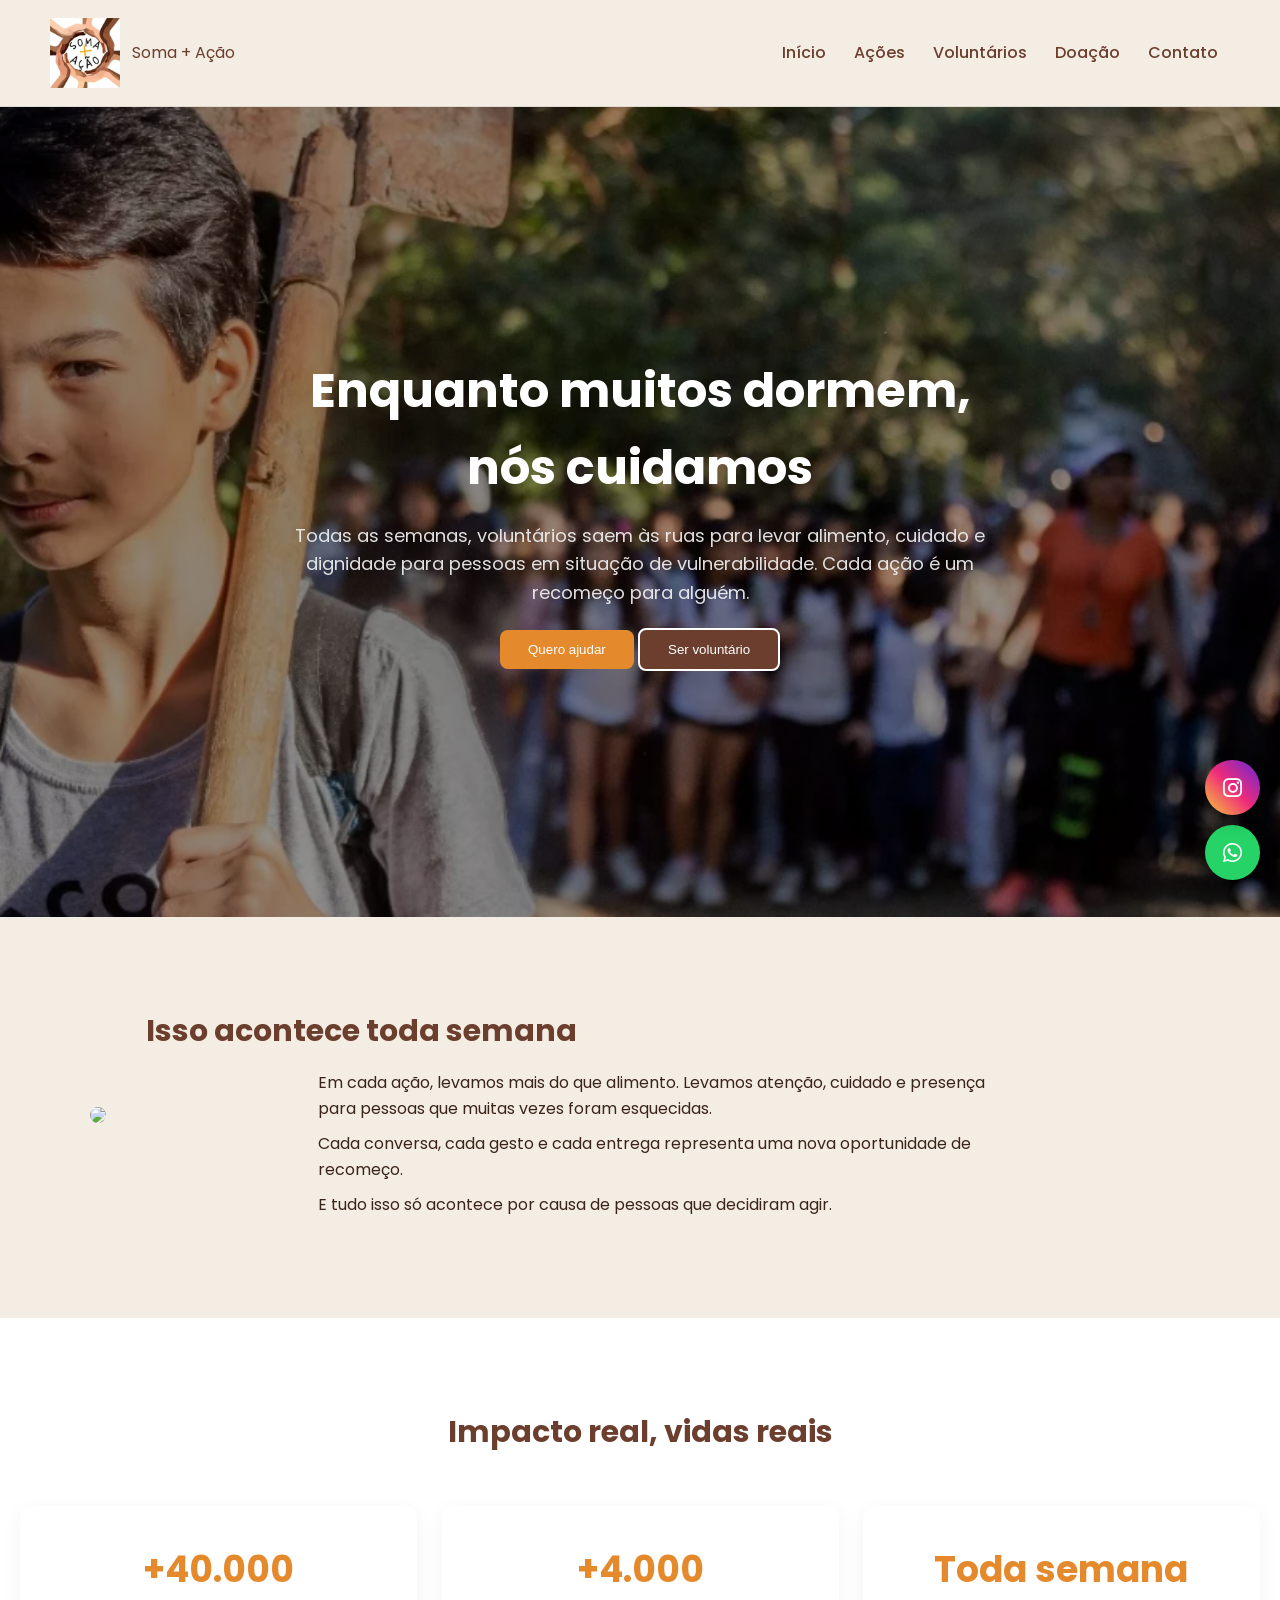
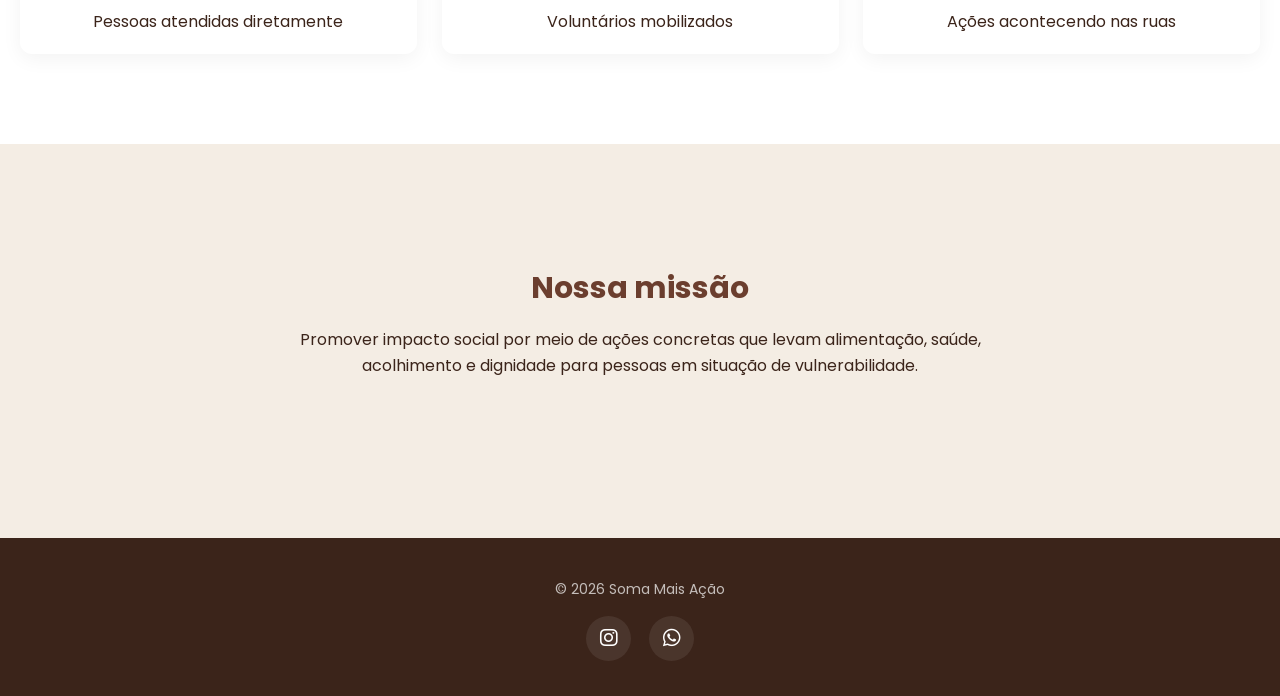
==== index.html @ 557a74dd "Subindo novo site soma mais ação" ====
<!DOCTYPE html>
<html lang="pt-BR">
<head>
  <meta charset="UTF-8">
  <meta name="viewport" content="width=device-width, initial-scale=1.0">
  <title>Soma + Ação</title>

  <link rel="stylesheet" href="style.css">
  <link rel="stylesheet" href="https://cdnjs.cloudflare.com/ajax/libs/font-awesome/6.5.0/css/all.min.css">
  <link href="https://fonts.googleapis.com/css2?family=Poppins:wght@300;400;600&display=swap" rel="stylesheet">
</head>

<body>

<!-- HEADER -->
<header>
  <div class="logo">
    <img src="imagens/soma.jpg">
    <span>Soma + Ação</span>
  </div>

  <nav>
    <a href="index.html">Início</a>
    <a href="acoes.html">Ações</a>
    <a href="voluntarios.html">Voluntários</a>
    <a href="doacao.html">Doação</a>
    <a href="contato.html">Contato</a>
  </nav>
</header>

<!-- HERO -->
<section class="hero">
  <div class="hero-content">
    <h1>Enquanto muitos dormem, nós cuidamos</h1>

    <p>
      Todas as semanas, voluntários saem às ruas para levar alimento,
      cuidado e dignidade para pessoas em situação de vulnerabilidade.
      Cada ação é um recomeço para alguém.
    </p>

    <div class="hero-buttons">
      <a href="doacao.html"><button>Quero ajudar</button></a>
      <a href="voluntarios.html"><button class="outline">Ser voluntário</button></a>
    </div>
  </div>
</section>

<!-- STORY -->
<section class="historia">
  <div class="container historia-box">

    <div class="historia-img">
      <img src="imagens/acao1.jpg">
    </div>

    <div class="historia-texto">
      <h2>Isso acontece toda semana</h2>

      <p>
        Em cada ação, levamos mais do que alimento.
        Levamos atenção, cuidado e presença para pessoas que muitas vezes
        foram esquecidas.
      </p>

      <p>
        Cada conversa, cada gesto e cada entrega representa
        uma nova oportunidade de recomeço.
      </p>

      <p>
        E tudo isso só acontece por causa de pessoas que decidiram agir.
      </p>
    </div>

  </div>
</section>

<!-- IMPACTO -->
<section class="impacto">
  <h2>Impacto real, vidas reais</h2>

  <div class="cards">
    <div class="card">
      <h3>+40.000</h3>
      <p>Pessoas atendidas diretamente</p>
    </div>

    <div class="card">
      <h3>+4.000</h3>
      <p>Voluntários mobilizados</p>
    </div>

    <div class="card">
      <h3>Toda semana</h3>
      <p>Ações acontecendo nas ruas</p>
    </div>
  </div>
</section>


<!-- MISSÃO -->
<section class="pagina">
  <h2>Nossa missão</h2>
  <p>
    Promover impacto social por meio de ações concretas que levam alimentação,
    saúde, acolhimento e dignidade para pessoas em situação de vulnerabilidade.
  </p>
</section>

<!-- FOOTER -->
<footer>
  <p>© 2026 Soma Mais Ação</p>

  <div class="social-footer">
    <a href="https://www.instagram.com/somamaisacao/" target="_blank">
      <i class="fab fa-instagram"></i>
    </a>

    <a href="https://wa.me/SEUNUMERO" target="_blank">
      <i class="fab fa-whatsapp"></i>
    </a>
  </div>
</footer>

<a href="https://wa.me/SEUNUMERO" class="social-float whatsapp" target="_blank">
  <i class="fab fa-whatsapp"></i>
</a>

<a href="https://www.instagram.com/somamaisacao/" class="social-float instagram" target="_blank">
  <i class="fab fa-instagram"></i>
</a>

<script src="script.js"></script>
</body>
</html>
---- style.css ----
:root {
  --marrom: #6B3E2E;
  --marrom-escuro: #3B241A;
  --bege: #F4EDE4;
  --laranja: #E58A2C;
  --cinza: #777;
}

/* RESET */
* {
  margin: 0;
  padding: 0;
  box-sizing: border-box;
  backface-visibility: hidden;
}

html {
  scroll-behavior: smooth;
}

body {
  font-family: 'Poppins', sans-serif;
  background: var(--bege);
  color: var(--marrom);
  line-height: 1.6;
  text-rendering: optimizeLegibility;
  -webkit-font-smoothing: antialiased;
}

/* HEADER */
header {
  display: flex;
  justify-content: space-between;
  align-items: center;
  padding: 18px 50px;
  background: var(--bege);
  border-bottom: 1px solid rgba(0,0,0,0.08);
  position: sticky;
  top: 0;
  z-index: 1000;
  backdrop-filter: blur(6px);
}

.logo {
  display: flex;
  align-items: center;
  gap: 12px;
}

.logo img {
  width: 70px;
}

nav a {
  margin: 0 12px;
  text-decoration: none;
  color: var(--marrom);
  font-weight: 500;
  position: relative;
}

/* underline suave */
nav a::after {
  content: "";
  position: absolute;
  width: 0%;
  height: 2px;
  background: var(--laranja);
  left: 0;
  bottom: -5px;
  transition: width 0.25s ease;
}

nav a:hover::after {
  width: 100%;
}

/* HERO */
.hero {
  height: 90vh;
  background: linear-gradient(rgba(0,0,0,0.4), rgba(0,0,0,0.4)),
              url("/imagens/soma.png") center/cover;
  display: flex;
  justify-content: center;
  align-items: center;
  text-align: center;
  color: white;
  padding: 20px;
}

.hero-content {
  max-width: 700px;
}

.hero h1 {
  font-size: 48px;
  margin-bottom: 15px;
}

.hero p {
  font-size: 18px;
  opacity: 0.9;
  color: whitesmoke;
}

/* BOTÕES */
button {
  margin-top: 20px;
  padding: 12px 28px;
  border: none;
  background: var(--laranja);
  color: white;
  border-radius: 8px;
  cursor: pointer;
  font-weight: 500;
  transition: transform 0.25s ease, background 0.25s ease;
  will-change: transform;
}

button:hover {
  background: #cf741f;
  transform: translateY(-2px);
}

/* botão secundário */
.outline {
  background: var(--marrom);
  border: 2px solid white;
}

.outline:hover {
  background: white;
  color: var(--marrom);
}

/* SEÇÕES */
section {
  padding: 90px 20px;
  text-align: center;
}

.container {
  max-width: 1100px;
  margin: auto;
}

/* TITULOS */
h1, h2 {
  margin-bottom: 15px;
}

h2 {
  font-size: 30px;
}

p {
  max-width: 700px;
  margin: auto;
  color: #3B241A;
}

/* CARDS */
.cards {
  display: flex;
  gap: 25px;
  margin-top: 50px;
}

.card {
  background: white;
  border-radius: 12px;
  overflow: hidden;
  flex: 1;
  padding: 20px;
  box-shadow: 0 5px 20px rgba(0,0,0,0.05);
  transition: transform 0.25s ease;
  will-change: transform;
}

.card:hover {
  transform: translateY(-6px);
}

.card img {
  width: 100%;
  height: 200px;
  object-fit: cover;
  border-radius: 8px;
  transform: translateZ(0);
}

.card h3 {
  margin: 15px 0 10px;
}

/* IMPACTO */
.impacto {
  background: white;
}

.impacto h3 {
  font-size: 36px;
  color: var(--laranja);
}

/* LISTAS */
ul {
  list-style: none;
  margin-top: 20px;
}

ul li {
  margin: 8px 0;
}

/* DOAÇÃO */
.doacao {
  background: white;
}

.pix-box img {
  width: 180px;
  margin-top: 20px;
}

/* FORM */
form {
  display: flex;
  flex-direction: column;
  max-width: 420px;
  margin: 30px auto;
}

input, textarea {
  margin: 10px 0;
  padding: 12px;
  border-radius: 6px;
  border: 1px solid #ddd;
  font-family: inherit;
}

input:focus, textarea:focus {
  outline: none;
  border-color: var(--laranja);
}

/* WHATSAPP */
.whatsapp {
  position: fixed;
  bottom: 20px;
  right: 20px;
  background: #25D366;
  color: white;
  padding: 15px;
  border-radius: 50%;
  font-size: 22px;
  text-decoration: none;
  box-shadow: 0 5px 15px rgba(0,0,0,0.2);
  will-change: transform;
  transition: transform 0.25s ease;
}

.whatsapp:hover {
  transform: scale(1.08);
}

/* PÁGINAS INTERNAS */
.pagina {
  padding: 120px 20px;
}

/* RESPONSIVO */
@media (max-width: 768px) {

  header {
    flex-direction: column;
    gap: 10px;
  }

  .cards {
    flex-direction: column;
  }

  .hero h1 {
    font-size: 32px;
  }
}

/* STORYTELLING */
.historia-box {
  display: flex;
  align-items: center;
  gap: 40px;
  text-align: left;
}

.historia-img img {
  width: 100%;
  max-width: 400px;
  border-radius: 12px;
}

.historia-texto {
  flex: 1;
}

.historia-texto h2 {
  margin-bottom: 15px;
}

.historia-texto p {
  margin-bottom: 10px;
}

/* RESPONSIVO */
@media (max-width: 768px) {
  .historia-box {
    flex-direction: column;
    text-align: center;
  }
}

/* INSTAGRAM */
.insta-grid {
  display: grid;
  grid-template-columns: repeat(2, 1fr);
  gap: 25px;
  max-width: 1100px;
  margin: 0 auto;
}

.insta-post {
  display: none; /* importante pro carrossel leve */
}

.insta-post.active {
  display: block;
}

.instagram-media {
  width: 100% !important;
  min-height: 400px !important;
  max-height: 420px !important;
  border-radius: 16px !important;
  overflow: hidden;
  box-shadow: 0 10px 25px rgba(0,0,0,0.08) !important;
  transition: transform 0.3s ease;
  will-change: transform;
}

.instagram-media:hover {
  transform: translateY(-5px);
}

@media (max-width: 768px) {
  .insta-grid {
    grid-template-columns: 1fr;
  }
}

/* FLOAT BUTTONS */
.social-float {
  position: fixed;
  right: 20px;
  width: 55px;
  height: 55px;
  border-radius: 50%;
  display: flex;
  align-items: center;
  justify-content: center;
  color: white;
  font-size: 22px;
  box-shadow: 0 5px 20px rgba(0,0,0,0.2);
  transition: transform 0.25s ease;
  z-index: 999;
  will-change: transform;
}

/* WhatsApp */
.social-float.whatsapp {
  bottom: 20px;
  background: #25D366;
}

/* Instagram */
.social-float.instagram {
  bottom: 85px;
  background: linear-gradient(45deg, #f9ce34, #ee2a7b, #6228d7);
  text-decoration: none;
}

.social-float:hover {
  transform: scale(1.1);
}

/* FOOTER */
footer {
  background: var(--marrom-escuro);
  color: white;
  padding: 40px 20px 20px;
  margin-top: 40px;
  text-align: center;
}

/* texto */
footer p {
  color: rgba(255,255,255,0.7);
  font-size: 14px;
  margin-bottom: 15px;
}

/* redes sociais */
.social-footer {
  display: flex;
  justify-content: center;
  gap: 18px;
  margin-bottom: 15px;
}

/* botão circular bonito */
.social-footer a {
  width: 45px;
  height: 45px;
  border-radius: 50%;
  display: flex;
  align-items: center;
  justify-content: center;
  text-decoration: none;
  color: white;
  font-size: 20px;
  background: rgba(255,255,255,0.08);
  transition: transform 0.25s ease;
}

/* hover mais elegante */
.social-footer a:hover {
  transform: translateY(-3px);
}

/* cores específicas */
.social-footer a:nth-child(1):hover {
  background: linear-gradient(45deg, #f9ce34, #ee2a7b, #6228d7);
}

.social-footer a:nth-child(2):hover {
  background: #25D366;
}

.insta-post {
  position: relative;
  min-height: 380px;
}

/* skeleton */
.insta-post::before {
  content: "";
  position: absolute;
  inset: 0;
  border-radius: 16px;
  background: linear-gradient(90deg, #eee, #f5f5f5, #eee);
  background-size: 200% 100%;
  animation: loading 1.2s infinite;
  z-index: 1;
}

/* esconde quando carregar */
.insta-post.loaded::before {
  display: none;
}

@keyframes loading {
  0% {
    background-position: 200% 0;
  }
  100% {
    background-position: -200% 0;
  }
}
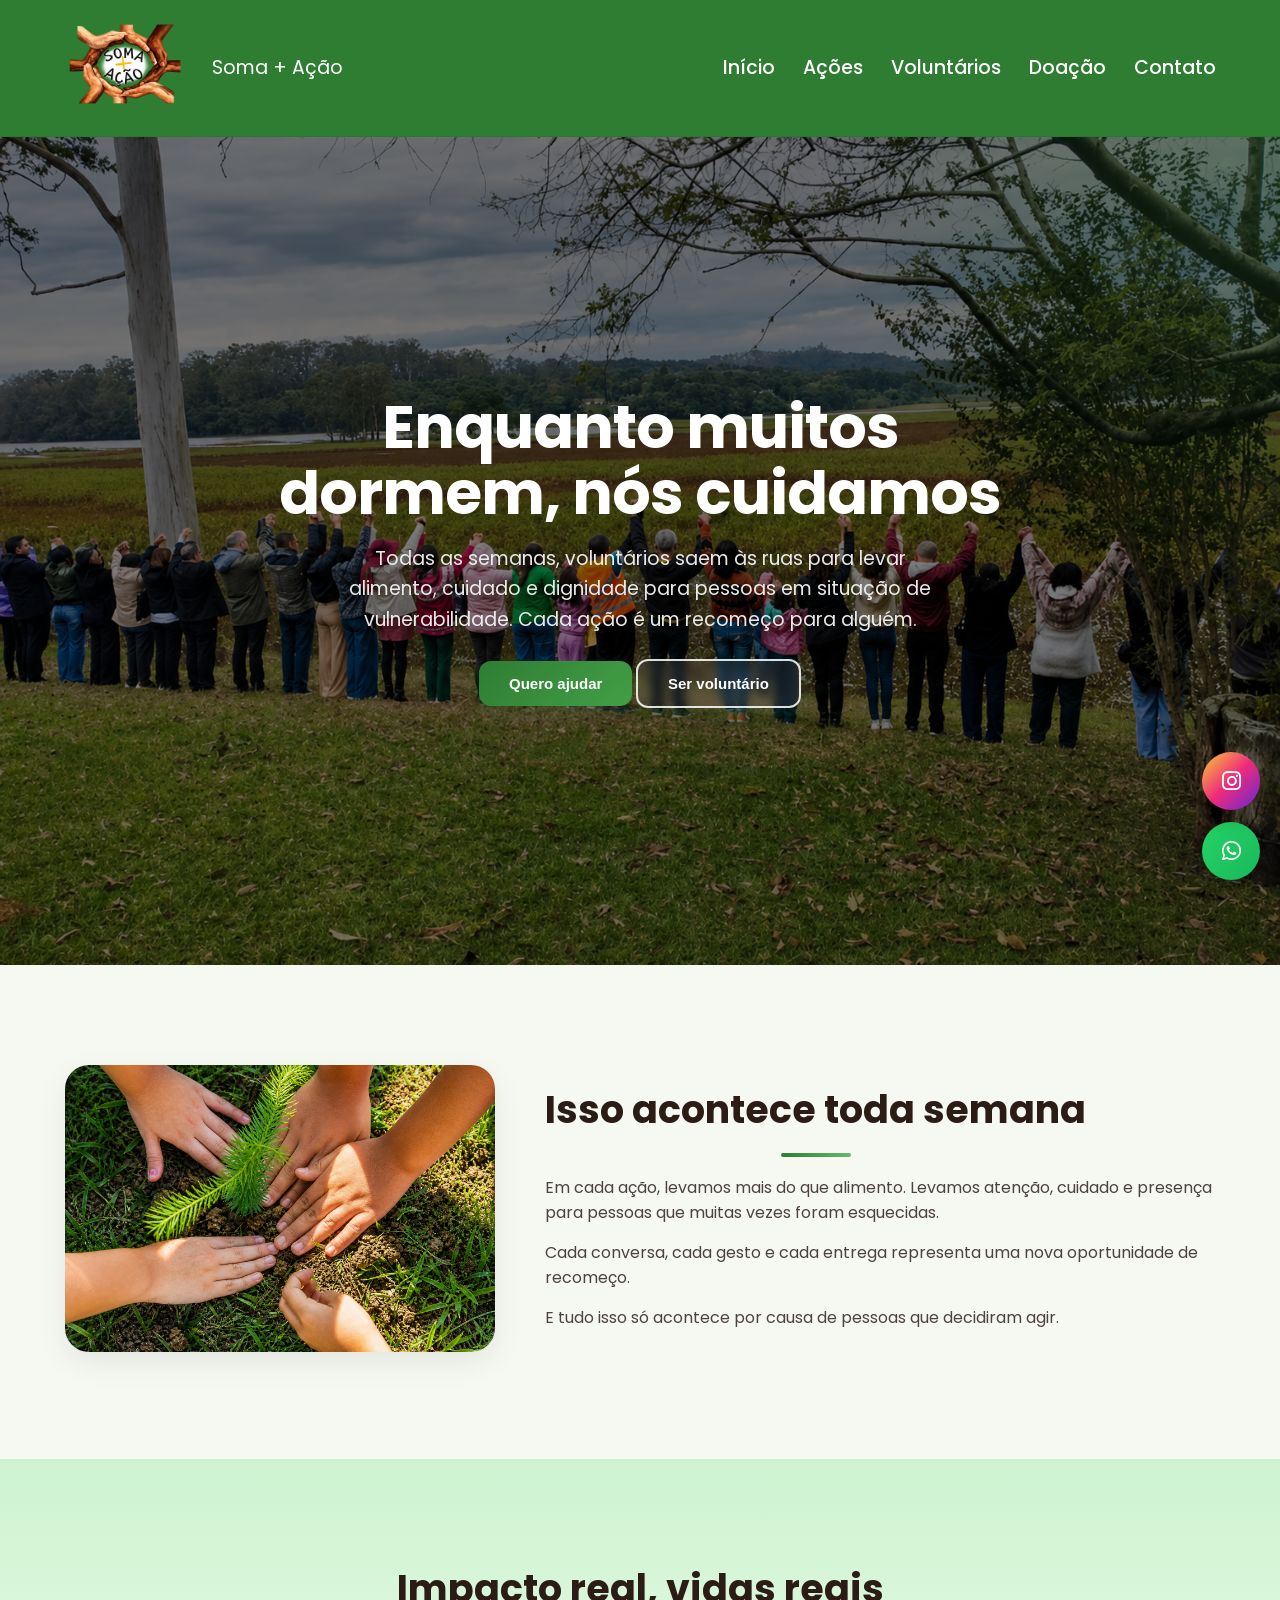
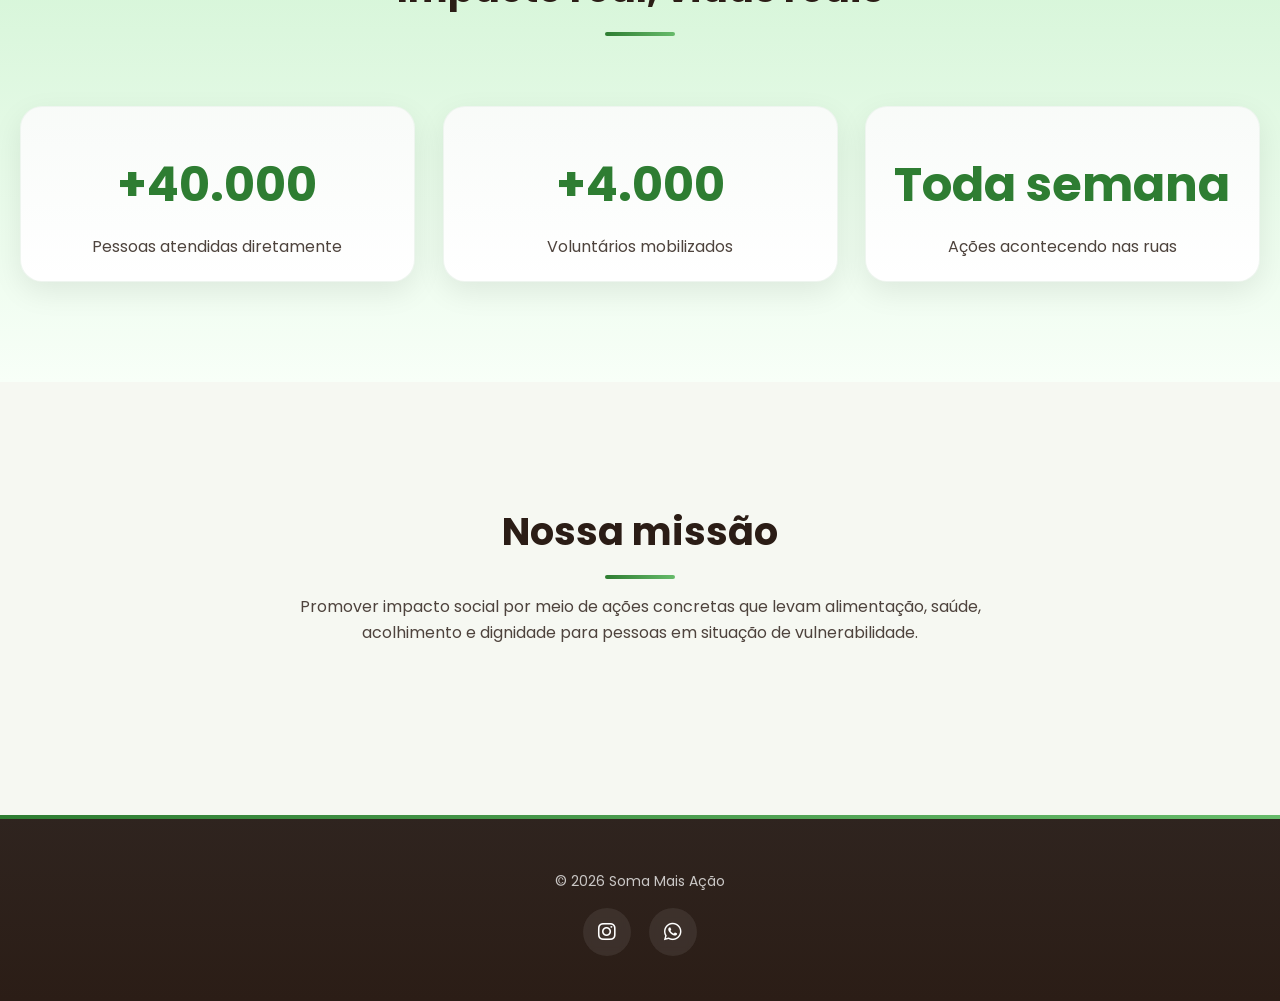
==== commit 23d5039a: "Melhoras no css do site" ====
--- a/index.html
+++ b/index.html
@@ -15,7 +15,7 @@
 <!-- HEADER -->
 <header>
   <div class="logo">
-    <img src="imagens/soma.jpg">
+    <img src="imagens/Logopng.png">
     <span>Soma + Ação</span>
   </div>
 
@@ -51,7 +51,7 @@
   <div class="container historia-box">
 
     <div class="historia-img">
-      <img src="imagens/acao1.jpg">
+      <img src="imagens/plantação.png">
     </div>
 
     <div class="historia-texto">
--- a/style.css
+++ b/style.css
@@ -1,9 +1,19 @@
 :root {
-  --marrom: #6B3E2E;
-  --marrom-escuro: #3B241A;
-  --bege: #F4EDE4;
-  --laranja: #E58A2C;
-  --cinza: #777;
+  --marrom: #5A3B2A;
+  --marrom-escuro: #2B1D16;
+
+  --bege: #F6F8F2;
+  --verde: #2E7D32;
+  --verde-hover: #256628;
+  --verde-soft: #cdf3d0;
+  --verde-card: #F4FBF4;
+
+  --laranja: #D98A3A;
+  --cinza: #666;
+  --cinza-claro: #f3f3f3;
+
+  --shadow: 0 10px 30px rgba(0,0,0,0.08);
+  --shadow-hover: 0 18px 40px rgba(0,0,0,0.12);
 }
 
 /* RESET */
@@ -25,6 +35,21 @@
   line-height: 1.6;
   text-rendering: optimizeLegibility;
   -webkit-font-smoothing: antialiased;
+  overflow-x: hidden;
+}
+
+/* SCROLL */
+::-webkit-scrollbar {
+  width: 10px;
+}
+
+::-webkit-scrollbar-track {
+  background: white;
+}
+
+::-webkit-scrollbar-thumb {
+  background: var(--verde);
+  border-radius: 20px;
 }
 
 /* HEADER */
@@ -33,12 +58,17 @@
   justify-content: space-between;
   align-items: center;
   padding: 18px 50px;
-  background: var(--bege);
-  border-bottom: 1px solid rgba(0,0,0,0.08);
+  background: var(--verde);
+  border-bottom: 1px solid rgba(0,0,0,0.05);
+
   position: sticky;
   top: 0;
   z-index: 1000;
-  backdrop-filter: blur(6px);
+
+  backdrop-filter: blur(12px);
+  -webkit-backdrop-filter: blur(12px);
+
+  transition: 0.3s ease;
 }
 
 .logo {
@@ -48,27 +78,47 @@
 }
 
 .logo img {
-  width: 70px;
+  width: 150px;
+  transition: transform 0.3s ease;
+}
+
+.logo img:hover {
+  transform: scale(1.04);
+}
+
+.logo {
+  color: white;
+  font-size: 19px;
+}
+
+/* NAV */
+nav {
+  display: flex;
+  align-items: center;
 }
 
 nav a {
-  margin: 0 12px;
+  margin: 0 14px;
   text-decoration: none;
-  color: var(--marrom);
+  color: white;
   font-weight: 500;
+  font-size: 19px;
   position: relative;
-}
-
-/* underline suave */
+  transition: 0.3s ease;
+}
+
+
+
 nav a::after {
   content: "";
   position: absolute;
   width: 0%;
   height: 2px;
-  background: var(--laranja);
+  background: white;
   left: 0;
-  bottom: -5px;
-  transition: width 0.25s ease;
+  bottom: -6px;
+  border-radius: 20px;
+  transition: width 0.3s ease;
 }
 
 nav a:hover::after {
@@ -77,130 +127,232 @@
 
 /* HERO */
 .hero {
-  height: 90vh;
-  background: linear-gradient(rgba(0,0,0,0.4), rgba(0,0,0,0.4)),
-              url("/imagens/soma.png") center/cover;
+  height: 92vh;
+
+  background:
+    linear-gradient(rgba(0, 0, 0, 0.562), rgba(0,0,0,0.45)),
+    url("imagens/soma.png") center/cover no-repeat;
+
   display: flex;
   justify-content: center;
   align-items: center;
   text-align: center;
+
   color: white;
   padding: 20px;
+
+  position: relative;
+}
+
+.hero::before {
+  content: "";
+  position: absolute;
+  inset: 0;
+
+  background:
+    radial-gradient(circle at top right,
+    rgba(46,125,50,0.25),
+    transparent 30%);
+
+  pointer-events: none;
 }
 
 .hero-content {
-  max-width: 700px;
+  max-width: 760px;
+  z-index: 2;
+  animation: fadeHero 1s ease;
 }
 
 .hero h1 {
-  font-size: 48px;
-  margin-bottom: 15px;
+  font-size: 60px;
+  line-height: 1.1;
+  margin-bottom: 18px;
+  font-weight: 700;
+  letter-spacing: -1px;
 }
 
 .hero p {
-  font-size: 18px;
-  opacity: 0.9;
-  color: whitesmoke;
+  font-size: 19px;
+  opacity: 0.95;
+  color: #f4f4f4;
+  max-width: 620px;
 }
 
 /* BOTÕES */
 button {
-  margin-top: 20px;
-  padding: 12px 28px;
+  margin-top: 24px;
+  padding: 14px 30px;
   border: none;
-  background: var(--laranja);
+
+  background: linear-gradient(
+    135deg,
+    var(--verde),
+    #43A047
+  );
+
   color: white;
-  border-radius: 8px;
+  border-radius: 12px;
   cursor: pointer;
-  font-weight: 500;
-  transition: transform 0.25s ease, background 0.25s ease;
+
+  font-weight: 600;
+  font-size: 15px;
+
+  transition: 0.3s ease;
   will-change: transform;
+
+  box-shadow: 0 10px 20px rgba(46,125,50,0.18);
 }
 
 button:hover {
-  background: #cf741f;
-  transform: translateY(-2px);
-}
-
-/* botão secundário */
+  background: linear-gradient(
+    135deg,
+    var(--verde-hover),
+    #2E7D32
+  );
+
+  transform: translateY(-3px);
+  box-shadow: 0 15px 30px rgba(46,125,50,0.22);
+}
+
+/* OUTLINE */
 .outline {
-  background: var(--marrom);
-  border: 2px solid white;
+  background: rgba(255,255,255,0.08);
+  border: 2px solid rgba(255,255,255,0.85);
+  backdrop-filter: blur(5px);
 }
 
 .outline:hover {
   background: white;
-  color: var(--marrom);
+  color: var(--verde);
 }
 
 /* SEÇÕES */
 section {
-  padding: 90px 20px;
+  padding: 100px 20px;
   text-align: center;
+  position: relative;
 }
 
 .container {
-  max-width: 1100px;
+  max-width: 1150px;
   margin: auto;
 }
 
 /* TITULOS */
-h1, h2 {
+h1,
+h2 {
   margin-bottom: 15px;
 }
 
 h2 {
-  font-size: 30px;
+  font-size: 38px;
+  color: var(--marrom-escuro);
+  position: relative;
+  display: inline-block;
+}
+
+h2::after {
+  content: "";
+  width: 70px;
+  height: 4px;
+  border-radius: 20px;
+
+  background: linear-gradient(
+    90deg,
+    var(--verde),
+    #66BB6A
+  );
+
+  display: block;
+  margin: 12px auto 0;
 }
 
 p {
-  max-width: 700px;
+  max-width: 720px;
   margin: auto;
-  color: #3B241A;
+  color: #4e433d;
 }
 
 /* CARDS */
 .cards {
   display: flex;
-  gap: 25px;
-  margin-top: 50px;
+  gap: 28px;
+  margin-top: 55px;
 }
 
 .card {
   background: white;
-  border-radius: 12px;
+  border-radius: 22px;
   overflow: hidden;
+
   flex: 1;
-  padding: 20px;
-  box-shadow: 0 5px 20px rgba(0,0,0,0.05);
-  transition: transform 0.25s ease;
+  padding: 22px;
+
+  box-shadow: var(--shadow);
+
+  transition: 0.35s ease;
   will-change: transform;
+
+  border: 1px solid rgba(46,125,50,0.08);
+
+  position: relative;
+}
+
+.card::before {
+  content: "";
+  position: absolute;
+  inset: 0;
+
+  background:
+    linear-gradient(
+      180deg,
+      rgba(46,125,50,0.03),
+      transparent
+    );
+
+  pointer-events: none;
 }
 
 .card:hover {
-  transform: translateY(-6px);
+  transform: translateY(-10px);
+  box-shadow: var(--shadow-hover);
 }
 
 .card img {
   width: 100%;
-  height: 200px;
+  height: 220px;
   object-fit: cover;
-  border-radius: 8px;
+
+  border-radius: 16px;
+
   transform: translateZ(0);
+  transition: transform 0.5s ease;
+}
+
+.card:hover img {
+  transform: scale(1.04);
 }
 
 .card h3 {
-  margin: 15px 0 10px;
+  margin: 18px 0 12px;
+  font-size: 22px;
+  color: var(--marrom-escuro);
 }
 
 /* IMPACTO */
 .impacto {
-  background: white;
+  background:
+    linear-gradient(
+      180deg,
+      var(--verde-soft),
+      #f8fff8
+    );
 }
 
 .impacto h3 {
-  font-size: 36px;
-  color: var(--laranja);
+  font-size: 48px;
+  color: var(--verde);
+  margin-bottom: 10px;
 }
 
 /* LISTAS */
@@ -210,7 +362,8 @@
 }
 
 ul li {
-  margin: 8px 0;
+  margin: 10px 0;
+  color: #4b4038;
 }
 
 /* DOAÇÃO */
@@ -221,27 +374,42 @@
 .pix-box img {
   width: 180px;
   margin-top: 20px;
+
+  border-radius: 18px;
+  box-shadow: var(--shadow);
 }
 
 /* FORM */
 form {
   display: flex;
   flex-direction: column;
-  max-width: 420px;
-  margin: 30px auto;
-}
-
-input, textarea {
+
+  max-width: 450px;
+  margin: 35px auto;
+}
+
+input,
+textarea {
   margin: 10px 0;
-  padding: 12px;
-  border-radius: 6px;
+  padding: 14px;
+
+  border-radius: 10px;
   border: 1px solid #ddd;
+
   font-family: inherit;
-}
-
-input:focus, textarea:focus {
+  background: white;
+
+  transition: 0.3s ease;
+}
+
+input:focus,
+textarea:focus {
   outline: none;
-  border-color: var(--laranja);
+
+  border-color: var(--verde);
+
+  box-shadow:
+    0 0 0 4px rgba(46,125,50,0.12);
 }
 
 /* WHATSAPP */
@@ -249,55 +417,57 @@
   position: fixed;
   bottom: 20px;
   right: 20px;
-  background: #25D366;
+
+  background: linear-gradient(
+    135deg,
+    #25D366,
+    #16b957
+  );
+
   color: white;
-  padding: 15px;
+
+  width: 58px;
+  height: 58px;
+
+  display: flex;
+  align-items: center;
+  justify-content: center;
+
   border-radius: 50%;
-  font-size: 22px;
+  font-size: 24px;
+
   text-decoration: none;
-  box-shadow: 0 5px 15px rgba(0,0,0,0.2);
-  will-change: transform;
-  transition: transform 0.25s ease;
+
+  box-shadow:
+    0 10px 25px rgba(37,211,102,0.28);
+
+  z-index: 999;
+  transition: 0.3s ease;
 }
 
 .whatsapp:hover {
-  transform: scale(1.08);
-}
-
-/* PÁGINAS INTERNAS */
+  transform: scale(1.08) translateY(-3px);
+}
+
+/* PÁGINAS */
 .pagina {
   padding: 120px 20px;
 }
 
-/* RESPONSIVO */
-@media (max-width: 768px) {
-
-  header {
-    flex-direction: column;
-    gap: 10px;
-  }
-
-  .cards {
-    flex-direction: column;
-  }
-
-  .hero h1 {
-    font-size: 32px;
-  }
-}
-
 /* STORYTELLING */
 .historia-box {
   display: flex;
   align-items: center;
-  gap: 40px;
+  gap: 50px;
   text-align: left;
 }
 
 .historia-img img {
   width: 100%;
-  max-width: 400px;
-  border-radius: 12px;
+  max-width: 430px;
+  border-radius: 24px;
+
+  box-shadow: var(--shadow);
 }
 
 .historia-texto {
@@ -305,150 +475,41 @@
 }
 
 .historia-texto h2 {
-  margin-bottom: 15px;
+  margin-bottom: 18px;
 }
 
 .historia-texto p {
-  margin-bottom: 10px;
-}
-
-/* RESPONSIVO */
-@media (max-width: 768px) {
-  .historia-box {
-    flex-direction: column;
-    text-align: center;
-  }
+  margin-bottom: 14px;
 }
 
 /* INSTAGRAM */
+.instagram {
+  background:
+    linear-gradient(
+      180deg,
+      #f8fcf8,
+      #eef7ee
+    );
+}
+
 .insta-grid {
   display: grid;
   grid-template-columns: repeat(2, 1fr);
-  gap: 25px;
-  max-width: 1100px;
-  margin: 0 auto;
+
+  gap: 28px;
+  max-width: 1000px;
+
+  margin: 50px auto 0;
 }
 
 .insta-post {
-  display: none; /* importante pro carrossel leve */
+  display: none;
+  position: relative;
+  min-height: 360px;
 }
 
 .insta-post.active {
   display: block;
-}
-
-.instagram-media {
-  width: 100% !important;
-  min-height: 400px !important;
-  max-height: 420px !important;
-  border-radius: 16px !important;
-  overflow: hidden;
-  box-shadow: 0 10px 25px rgba(0,0,0,0.08) !important;
-  transition: transform 0.3s ease;
-  will-change: transform;
-}
-
-.instagram-media:hover {
-  transform: translateY(-5px);
-}
-
-@media (max-width: 768px) {
-  .insta-grid {
-    grid-template-columns: 1fr;
-  }
-}
-
-/* FLOAT BUTTONS */
-.social-float {
-  position: fixed;
-  right: 20px;
-  width: 55px;
-  height: 55px;
-  border-radius: 50%;
-  display: flex;
-  align-items: center;
-  justify-content: center;
-  color: white;
-  font-size: 22px;
-  box-shadow: 0 5px 20px rgba(0,0,0,0.2);
-  transition: transform 0.25s ease;
-  z-index: 999;
-  will-change: transform;
-}
-
-/* WhatsApp */
-.social-float.whatsapp {
-  bottom: 20px;
-  background: #25D366;
-}
-
-/* Instagram */
-.social-float.instagram {
-  bottom: 85px;
-  background: linear-gradient(45deg, #f9ce34, #ee2a7b, #6228d7);
-  text-decoration: none;
-}
-
-.social-float:hover {
-  transform: scale(1.1);
-}
-
-/* FOOTER */
-footer {
-  background: var(--marrom-escuro);
-  color: white;
-  padding: 40px 20px 20px;
-  margin-top: 40px;
-  text-align: center;
-}
-
-/* texto */
-footer p {
-  color: rgba(255,255,255,0.7);
-  font-size: 14px;
-  margin-bottom: 15px;
-}
-
-/* redes sociais */
-.social-footer {
-  display: flex;
-  justify-content: center;
-  gap: 18px;
-  margin-bottom: 15px;
-}
-
-/* botão circular bonito */
-.social-footer a {
-  width: 45px;
-  height: 45px;
-  border-radius: 50%;
-  display: flex;
-  align-items: center;
-  justify-content: center;
-  text-decoration: none;
-  color: white;
-  font-size: 20px;
-  background: rgba(255,255,255,0.08);
-  transition: transform 0.25s ease;
-}
-
-/* hover mais elegante */
-.social-footer a:hover {
-  transform: translateY(-3px);
-}
-
-/* cores específicas */
-.social-footer a:nth-child(1):hover {
-  background: linear-gradient(45deg, #f9ce34, #ee2a7b, #6228d7);
-}
-
-.social-footer a:nth-child(2):hover {
-  background: #25D366;
-}
-
-.insta-post {
-  position: relative;
-  min-height: 380px;
 }
 
 /* skeleton */
@@ -456,23 +517,759 @@
   content: "";
   position: absolute;
   inset: 0;
-  border-radius: 16px;
-  background: linear-gradient(90deg, #eee, #f5f5f5, #eee);
+
+  border-radius: 22px;
+
+  background:
+    linear-gradient(
+      90deg,
+      #edf3ed,
+      #f7faf7,
+      #edf3ed
+    );
+
   background-size: 200% 100%;
   animation: loading 1.2s infinite;
+
   z-index: 1;
 }
 
-/* esconde quando carregar */
 .insta-post.loaded::before {
   display: none;
 }
 
+.instagram-media {
+  width: 100% !important;
+  min-height: 390px !important;
+  max-height: 410px !important;
+
+  border-radius: 22px !important;
+  overflow: hidden;
+
+  box-shadow: var(--shadow) !important;
+
+  transition: 0.35s ease;
+  will-change: transform;
+
+  background: white;
+}
+
+.instagram-media:hover {
+  transform: translateY(-8px);
+  box-shadow: var(--shadow-hover) !important;
+}
+
+/* FLOAT BUTTONS */
+.social-float {
+  position: fixed;
+  right: 20px;
+
+  width: 58px;
+  height: 58px;
+
+  border-radius: 50%;
+
+  display: flex;
+  align-items: center;
+  justify-content: center;
+
+  color: white;
+  font-size: 22px;
+
+  box-shadow: 0 10px 25px rgba(0,0,0,0.2);
+
+  transition: 0.3s ease;
+
+  z-index: 999;
+  will-change: transform;
+}
+
+.social-float.whatsapp {
+  bottom: 20px;
+
+  background:
+    linear-gradient(
+      135deg,
+      #25D366,
+      #18b95b
+    );
+}
+
+.social-float.instagram {
+  bottom: 90px;
+
+  background:
+    linear-gradient(
+      135deg,
+      #f9ce34,
+      #ee2a7b,
+      #6228d7
+    );
+
+  text-decoration: none;
+}
+
+.social-float:hover {
+  transform: scale(1.1) translateY(-3px);
+}
+
+/* FOOTER */
+footer {
+  background:
+    linear-gradient(
+      180deg,
+      #2f241f,
+      var(--marrom-escuro)
+    );
+
+  color: white;
+
+  padding: 55px 20px 25px;
+  margin-top: 50px;
+
+  text-align: center;
+
+  position: relative;
+}
+
+footer::before {
+  content: "";
+  position: absolute;
+  top: 0;
+  left: 0;
+
+  width: 100%;
+  height: 4px;
+
+  background:
+    linear-gradient(
+      90deg,
+      var(--verde),
+      #66BB6A
+    );
+}
+
+footer p {
+  color: rgba(255,255,255,0.75);
+  font-size: 14px;
+  margin-bottom: 15px;
+}
+
+/* redes sociais */
+.social-footer {
+  display: flex;
+  justify-content: center;
+  gap: 18px;
+
+  margin-bottom: 20px;
+}
+
+/* BOTÕES FOOTER */
+.social-footer a {
+  width: 48px;
+  height: 48px;
+
+  border-radius: 50%;
+
+  display: flex;
+  align-items: center;
+  justify-content: center;
+
+  text-decoration: none;
+  color: white;
+  font-size: 20px;
+
+  background: rgba(255,255,255,0.08);
+
+  backdrop-filter: blur(5px);
+
+  transition: 0.3s ease;
+}
+
+.social-footer a:hover {
+  transform: translateY(-5px) scale(1.06);
+}
+
+.social-footer a:nth-child(1):hover {
+  background:
+    linear-gradient(
+      45deg,
+      #f9ce34,
+      #ee2a7b,
+      #6228d7
+    );
+}
+
+.social-footer a:nth-child(2):hover {
+  background: #25D366;
+}
+
+/* ANIMAÇÕES */
 @keyframes loading {
   0% {
     background-position: 200% 0;
   }
+
   100% {
     background-position: -200% 0;
   }
+}
+
+@keyframes fadeHero {
+  from {
+    opacity: 0;
+    transform: translateY(25px);
+  }
+
+  to {
+    opacity: 1;
+    transform: translateY(0);
+  }
+}
+
+/* RESPONSIVO */
+@media (max-width: 900px) {
+
+  .cards {
+    flex-direction: column;
+  }
+
+  .historia-box {
+    flex-direction: column;
+    text-align: center;
+  }
+
+  .insta-grid {
+    grid-template-columns: 1fr;
+  }
+}
+
+@media (max-width: 768px) {
+
+  header {
+    flex-direction: column;
+    gap: 14px;
+    padding: 18px 20px;
+  }
+
+  nav {
+    flex-wrap: wrap;
+    justify-content: center;
+  }
+
+  .hero {
+    height: auto;
+    min-height: 90vh;
+  }
+
+  .hero h1 {
+    font-size: 38px;
+  }
+
+  .hero p {
+    font-size: 16px;
+  }
+
+  section {
+    padding: 75px 18px;
+  }
+
+  h2 {
+    font-size: 30px;
+  }
+
+  .social-float {
+    width: 54px;
+    height: 54px;
+  }
+
+  .instagram-media {
+    min-height: 340px !important;
+  }
+}
+
+/* =========================
+   HERO VOLUNTÁRIO
+========================= */
+
+.hero-voluntario {
+  min-height: 96vh;
+
+  background:
+    linear-gradient(
+      rgba(0,0,0,0.55),
+      rgba(0,0,0,0.45)
+    ),
+    url("imagens/voluntarios.png");
+
+  background-size: cover;
+  background-position: center 20%;
+
+  display: flex;
+  align-items: center;
+
+  position: relative;
+
+  overflow: hidden;
+}
+
+@media (max-width: 768px) {
+
+  .hero-voluntario {
+    min-height: 92vh;
+
+    padding: 120px 20px 80px;
+
+    background-position: center top;
+
+    text-align: center;
+  }
+
+  .hero-voluntario .historia-texto {
+    margin: auto;
+    max-width: 100%;
+  }
+
+  .hero-voluntario h1 {
+    font-size: 42px;
+    line-height: 1.1;
+  }
+
+  .hero-voluntario p {
+    font-size: 16px;
+  }
+
+}
+
+
+
+.overlay-voluntario {
+  position: absolute;
+  inset: 0;
+
+  background:
+    radial-gradient(
+      circle at right,
+      rgba(46,125,50,0.30),
+      transparent 40%
+    );
+}
+
+.hero-voluntario .historia-box {
+  width: 100%;
+}
+
+.hero-voluntario .historia-texto {
+  max-width: 650px;
+
+  position: relative;
+  z-index: 2;
+
+  color: white;
+}
+
+.hero-voluntario h1 {
+  font-size: 68px;
+  line-height: 1.05;
+
+  margin: 20px 0;
+
+  color: white;
+}
+
+.hero-voluntario p {
+  color: rgba(255,255,255,0.92);
+
+  font-size: 19px;
+
+  max-width: 560px;
+}
+
+.tag-voluntario {
+  display: inline-block;
+
+  padding: 10px 18px;
+
+  border-radius: 999px;
+
+  background: rgba(255,255,255,0.12);
+
+  border: 1px solid rgba(255,255,255,0.18);
+
+  backdrop-filter: blur(8px);
+
+  color: white;
+
+  font-size: 14px;
+  font-weight: 600;
+}
+
+/* =========================
+   MODAL
+========================= */
+
+.modal-voluntario {
+  position: fixed;
+  inset: 0;
+
+  background: rgba(0,0,0,0.65);
+
+  backdrop-filter: blur(6px);
+
+  display: flex;
+  align-items: center;
+  justify-content: center;
+
+  padding: 20px;
+
+  opacity: 0;
+  visibility: hidden;
+
+  transition: 0.3s ease;
+
+  z-index: 99999;
+}
+
+.modal-voluntario.active {
+  opacity: 1;
+  visibility: visible;
+}
+
+.modal-box {
+  width: 100%;
+  max-width: 520px;
+
+  background: white;
+
+  padding: 40px;
+
+  border-radius: 28px;
+
+  position: relative;
+
+  transform: translateY(30px);
+
+  transition: 0.35s ease;
+
+  box-shadow:
+    0 30px 60px rgba(0,0,0,0.25);
+}
+
+.modal-voluntario.active .modal-box {
+  transform: translateY(0);
+}
+
+.fechar-modal {
+  position: absolute;
+
+  top: 18px;
+  right: 18px;
+
+  width: 42px;
+  height: 42px;
+
+  border-radius: 50%;
+
+  padding: 0;
+
+  font-size: 18px;
+
+  background: #f4f4f4;
+  color: var(--marrom);
+
+  box-shadow: none;
+}
+
+.fechar-modal:hover {
+  background: #ececec;
+
+  transform: rotate(90deg);
+}
+
+/* =========================
+   RESPONSIVO
+========================= */
+
+@media (max-width: 768px) {
+
+  .hero-voluntario {
+    min-height: 85vh;
+    text-align: center;
+  }
+
+  .hero-voluntario h1 {
+    font-size: 42px;
+  }
+
+  .hero-voluntario p {
+    font-size: 16px;
+  }
+
+  .modal-box {
+    padding: 28px 22px;
+    border-radius: 22px;
+  }
+}
+
+/* =========================
+   VOLUNTARIADO MODERNO
+========================= */
+
+.voluntariado-section {
+  background:
+    linear-gradient(
+      180deg,
+      #f7fcf7,
+      #eef8ef
+    );
+
+  position: relative;
+  overflow: hidden;
+}
+
+.voluntariado-section::before {
+  content: "";
+
+  position: absolute;
+  top: -120px;
+  right: -120px;
+
+  width: 320px;
+  height: 320px;
+
+  border-radius: 50%;
+
+  background:
+    radial-gradient(
+      rgba(46,125,50,0.08),
+      transparent 70%
+    );
+}
+
+/* TAG */
+
+.mini-tag {
+  display: inline-block;
+
+  padding: 10px 18px;
+
+  background: rgba(46,125,50,0.08);
+
+  color: var(--verde);
+
+  border-radius: 999px;
+
+  font-size: 14px;
+  font-weight: 600;
+
+  margin-bottom: 22px;
+}
+
+/* TITULO */
+
+.voluntariado-section h1 {
+  font-size: 58px;
+  line-height: 1.05;
+
+  margin-bottom: 20px;
+
+  color: var(--marrom-escuro);
+}
+
+.voluntario-desc {
+  max-width: 760px;
+
+  margin: auto;
+
+  font-size: 18px;
+  color: #5a514c;
+
+  line-height: 1.8;
+}
+
+/* GRID */
+
+.voluntario-grid {
+  display: grid;
+
+  grid-template-columns:
+    repeat(auto-fit, minmax(240px, 1fr));
+
+  gap: 28px;
+
+  margin-top: 70px;
+}
+
+/* CARDS */
+
+.voluntario-card {
+  background: rgba(255,255,255,0.75);
+
+  backdrop-filter: blur(10px);
+
+  padding: 35px 28px;
+
+  border-radius: 28px;
+
+  text-align: left;
+
+  border: 1px solid rgba(46,125,50,0.08);
+
+  box-shadow:
+    0 12px 35px rgba(0,0,0,0.06);
+
+  transition: 0.35s ease;
+
+  position: relative;
+  overflow: hidden;
+}
+
+.voluntario-card::before {
+  content: "";
+
+  position: absolute;
+  top: 0;
+  left: 0;
+
+  width: 100%;
+  height: 5px;
+
+  background:
+    linear-gradient(
+      90deg,
+      var(--verde),
+      #66BB6A
+    );
+
+  transform: scaleX(0);
+
+  transform-origin: left;
+
+  transition: 0.35s ease;
+}
+
+.voluntario-card:hover::before {
+  transform: scaleX(1);
+}
+
+.voluntario-card:hover {
+  transform: translateY(-10px);
+
+  box-shadow:
+    0 22px 45px rgba(0,0,0,0.10);
+}
+
+/* ICONES */
+
+.icone-voluntario {
+  width: 72px;
+  height: 72px;
+
+  border-radius: 22px;
+
+  display: flex;
+  align-items: center;
+  justify-content: center;
+
+  font-size: 32px;
+
+  background:
+    linear-gradient(
+      135deg,
+      rgba(46,125,50,0.12),
+      rgba(102,187,106,0.16)
+    );
+
+  margin-bottom: 24px;
+}
+
+/* TEXTOS */
+
+.voluntario-card h3 {
+  font-size: 24px;
+
+  margin-bottom: 14px;
+
+  color: var(--marrom-escuro);
+}
+
+.voluntario-card p {
+  color: #625750;
+
+  line-height: 1.8;
+
+  font-size: 15px;
+}
+
+/* INFO FINAL */
+
+.info-voluntario {
+  margin-top: 70px;
+}
+
+.info-voluntario p {
+  max-width: 700px;
+
+  font-size: 18px;
+
+  margin-bottom: 28px;
+}
+
+/* BOTÃO */
+
+.info-voluntario button {
+  padding: 16px 36px;
+
+  font-size: 16px;
+
+  border-radius: 16px;
+
+  background:
+    linear-gradient(
+      135deg,
+      var(--verde),
+      #43A047
+    );
+
+  box-shadow:
+    0 18px 35px rgba(46,125,50,0.20);
+}
+
+.info-voluntario button:hover {
+  transform:
+    translateY(-5px)
+    scale(1.02);
+}
+
+/* RESPONSIVO */
+
+@media (max-width: 768px) {
+
+  .voluntariado-section h1 {
+    font-size: 40px;
+  }
+
+  .voluntario-desc {
+    font-size: 16px;
+  }
+
+  .voluntario-grid {
+    margin-top: 45px;
+  }
+
+  .voluntario-card {
+    padding: 28px 22px;
+    border-radius: 24px;
+  }
+
+  .icone-voluntario {
+    width: 64px;
+    height: 64px;
+
+    font-size: 28px;
+  }
+
+  .voluntario-card h3 {
+    font-size: 21px;
+  }
 }
